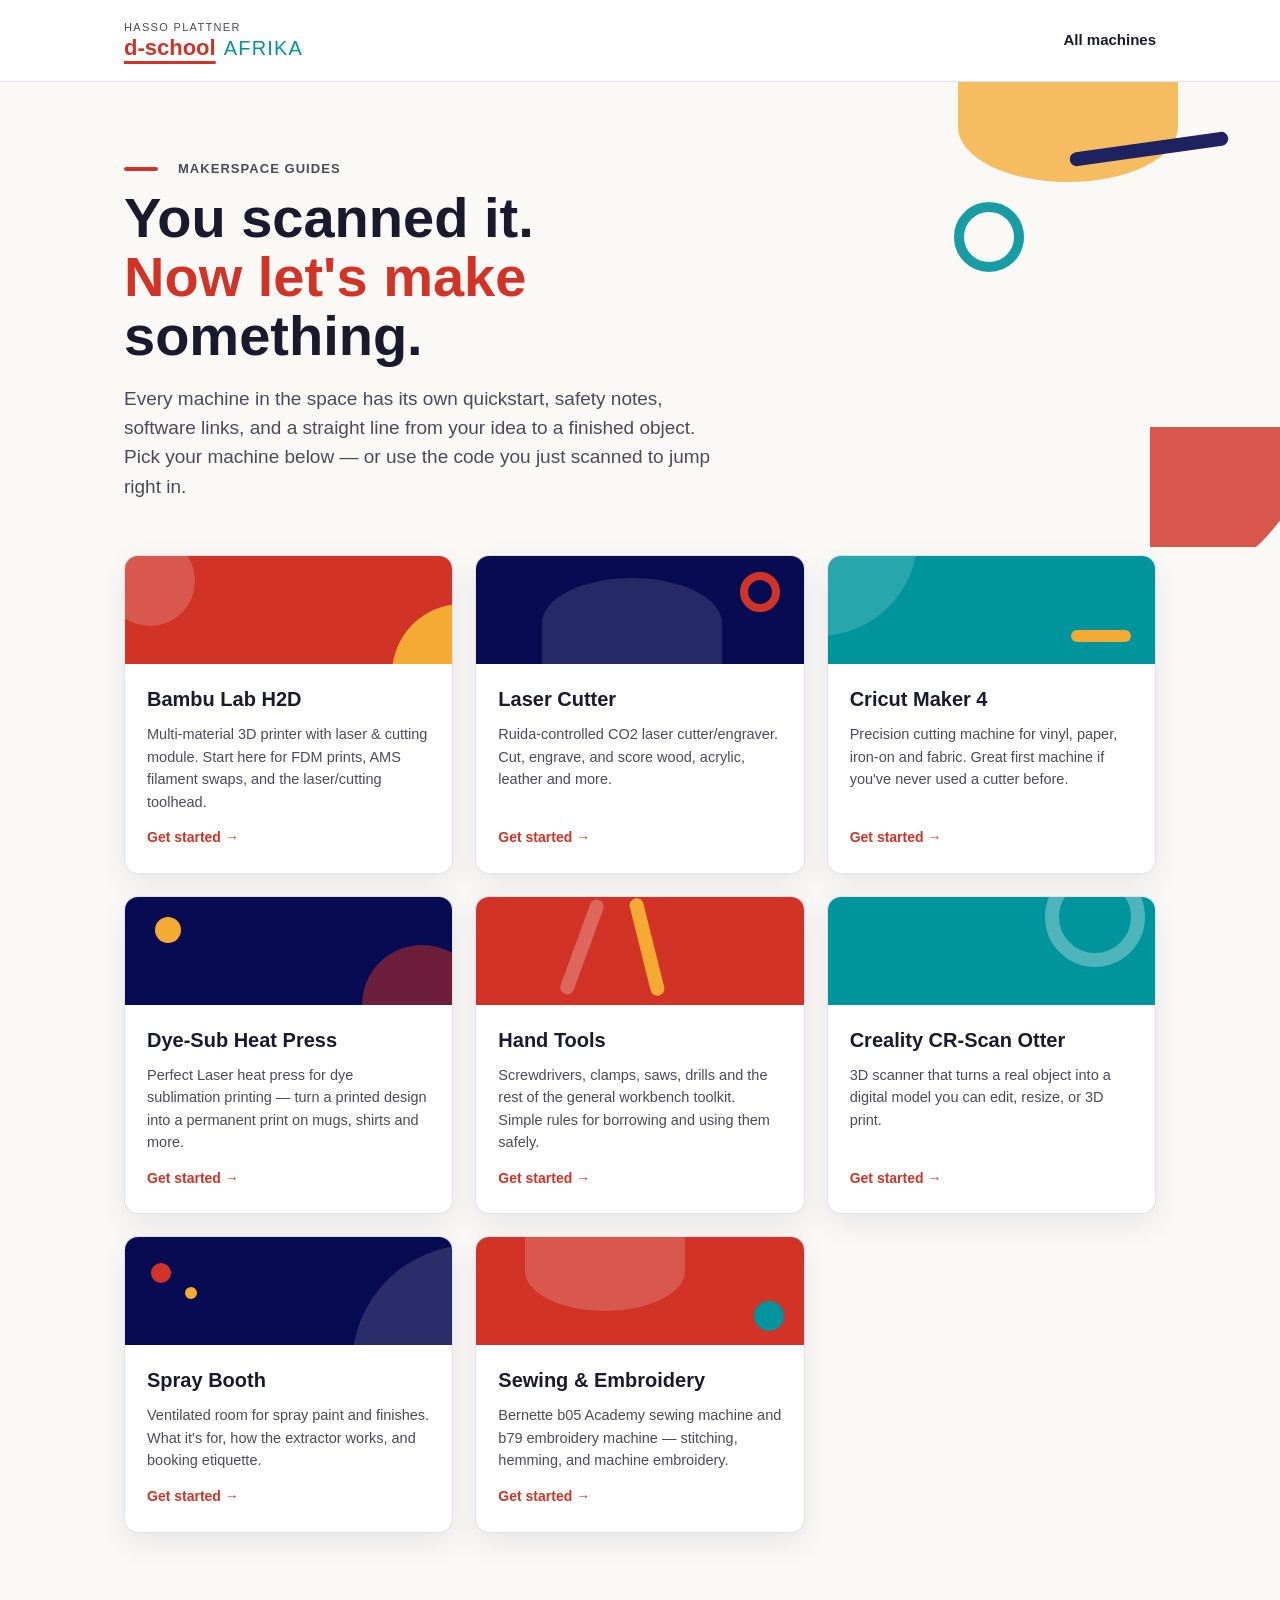
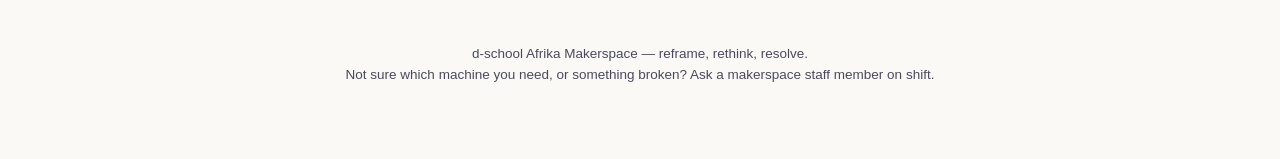
==== index.html @ 9da47efb "Initial makerspace site" ====
<!DOCTYPE html>
<html lang="en">
<head>
<meta charset="UTF-8">
<meta name="viewport" content="width=device-width, initial-scale=1.0">
<title>Makerspace Guides — d-school Afrika</title>
<meta name="description" content="Scan. Learn. Make. Quickstarts, manuals and safety info for every machine in the d-school Afrika makerspace.">
<link rel="stylesheet" href="assets/style.css">
</head>
<body>

<header class="site-header">
  <div class="wrap">
    <a href="index.html" class="brand-lockup">
      <span class="eyebrow">Hasso Plattner</span>
      <span class="wordmark"><span class="d-school">d-school</span><span class="afrika">AFRIKA</span></span>
    </a>
    <nav class="site-nav">
      <a href="#machines">All machines</a>
    </nav>
  </div>
</header>

<section class="hero">
  <div class="shape-field" aria-hidden="true">
    <div class="shape half-bottom" style="width:220px;height:110px;background:var(--yellow);top:-10px;right:8%;opacity:.85;"></div>
    <div class="shape circle" style="width:70px;height:70px;border:10px solid var(--teal);top:120px;right:20%;"></div>
    <div class="shape quarter-br" style="width:160px;height:160px;background:var(--red);bottom:-40px;right:-30px;opacity:.9;"></div>
    <div class="shape" style="width:160px;height:14px;border-radius:7px;background:var(--navy);top:60px;right:4%;transform:rotate(-8deg);"></div>
  </div>
  <div class="wrap">
    <p class="eyebrow-dash"><span class="dash"></span>Makerspace guides</p>
    <h1>You scanned it.<br><span class="accent">Now let's make</span> something.</h1>
    <p class="lede">Every machine in the space has its own quickstart, safety notes, software links, and a straight line from your idea to a finished object. Pick your machine below — or use the code you just scanned to jump right in.</p>
  </div>
</section>

<main id="machines" class="wrap">
  <div class="grid">

    <a class="card" href="h2d-printer/">
      <div class="card-top" style="background:var(--red);">
        <div class="shape circle" style="width:90px;height:90px;background:rgba(255,255,255,.18);top:-20px;left:-20px;"></div>
        <div class="shape quarter-tl" style="width:70px;height:70px;background:var(--yellow);bottom:-10px;right:-10px;"></div>
      </div>
      <div class="card-body">
        <h3>Bambu Lab H2D</h3>
        <p>Multi-material 3D printer with laser &amp; cutting module. Start here for FDM prints, AMS filament swaps, and the laser/cutting toolhead.</p>
        <span class="go">Get started →</span>
      </div>
    </a>

    <a class="card" href="laser-cutter/">
      <div class="card-top" style="background:var(--navy);">
        <div class="shape half-top" style="width:180px;height:90px;background:rgba(255,255,255,.12);bottom:-4px;left:20%;"></div>
        <div class="shape circle" style="width:40px;height:40px;border:8px solid var(--red);top:16px;right:24px;"></div>
      </div>
      <div class="card-body">
        <h3>Laser Cutter</h3>
        <p>Ruida-controlled CO2 laser cutter/engraver. Cut, engrave, and score wood, acrylic, leather and more.</p>
        <span class="go">Get started →</span>
      </div>
    </a>

    <a class="card" href="cricut-maker/">
      <div class="card-top" style="background:var(--teal);">
        <div class="shape quarter-br" style="width:100px;height:100px;background:rgba(255,255,255,.16);top:-20px;left:-10px;"></div>
        <div class="shape" style="width:60px;height:12px;border-radius:6px;background:var(--yellow);bottom:22px;right:24px;"></div>
      </div>
      <div class="card-body">
        <h3>Cricut Maker 4</h3>
        <p>Precision cutting machine for vinyl, paper, iron-on and fabric. Great first machine if you've never used a cutter before.</p>
        <span class="go">Get started →</span>
      </div>
    </a>

    <a class="card" href="heat-press/">
      <div class="card-top" style="background:var(--navy);">
        <div class="shape circle" style="width:120px;height:120px;background:rgba(209,51,39,.5);bottom:-60px;right:-30px;"></div>
        <div class="shape circle" style="width:26px;height:26px;background:var(--yellow);top:20px;left:30px;"></div>
      </div>
      <div class="card-body">
        <h3>Dye-Sub Heat Press</h3>
        <p>Perfect Laser heat press for dye sublimation printing — turn a printed design into a permanent print on mugs, shirts and more.</p>
        <span class="go">Get started →</span>
      </div>
    </a>

    <a class="card" href="hand-tools/">
      <div class="card-top" style="background:var(--red);">
        <div class="shape" style="width:14px;height:100px;border-radius:7px;background:rgba(255,255,255,.25);top:0;left:30%;transform:rotate(20deg);"></div>
        <div class="shape" style="width:14px;height:100px;border-radius:7px;background:var(--yellow);top:0;left:50%;transform:rotate(-14deg);"></div>
      </div>
      <div class="card-body">
        <h3>Hand Tools</h3>
        <p>Screwdrivers, clamps, saws, drills and the rest of the general workbench toolkit. Simple rules for borrowing and using them safely.</p>
        <span class="go">Get started →</span>
      </div>
    </a>

    <a class="card" href="3d-scanner/">
      <div class="card-top" style="background:var(--teal);">
        <div class="shape circle" style="width:100px;height:100px;border:14px solid rgba(255,255,255,.3);top:-30px;right:10px;"></div>
      </div>
      <div class="card-body">
        <h3>Creality CR-Scan Otter</h3>
        <p>3D scanner that turns a real object into a digital model you can edit, resize, or 3D print.</p>
        <span class="go">Get started →</span>
      </div>
    </a>

    <a class="card" href="spray-booth/">
      <div class="card-top" style="background:var(--navy);">
        <div class="shape quarter-tl" style="width:120px;height:120px;background:rgba(255,255,255,.14);bottom:-20px;right:-20px;"></div>
        <div class="shape circle" style="width:20px;height:20px;background:var(--red);top:26px;left:26px;"></div>
        <div class="shape circle" style="width:12px;height:12px;background:var(--yellow);top:50px;left:60px;"></div>
      </div>
      <div class="card-body">
        <h3>Spray Booth</h3>
        <p>Ventilated room for spray paint and finishes. What it's for, how the extractor works, and booking etiquette.</p>
        <span class="go">Get started →</span>
      </div>
    </a>

    <a class="card" href="sewing-embroidery/">
      <div class="card-top" style="background:var(--red);">
        <div class="shape half-bottom" style="width:160px;height:80px;background:rgba(255,255,255,.18);top:-6px;left:15%;"></div>
        <div class="shape circle" style="width:30px;height:30px;background:var(--teal);bottom:14px;right:20px;"></div>
      </div>
      <div class="card-body">
        <h3>Sewing &amp; Embroidery</h3>
        <p>Bernette b05 Academy sewing machine and b79 embroidery machine — stitching, hemming, and machine embroidery.</p>
        <span class="go">Get started →</span>
      </div>
    </a>

  </div>
</main>

<footer class="site-footer">
  <div class="wrap">
    <p>d-school Afrika Makerspace — reframe, rethink, resolve.<br>
    Not sure which machine you need, or something broken? Ask a makerspace staff member on shift.</p>
  </div>
</footer>

</body>
</html>
---- assets/style.css ----
/* ============================================================
   d-school afrika makerspace — shared styles
   Brand tokens from Hasso Plattner d-school Afrika Brand CI (2021)
   ============================================================ */

:root {
  --red: #d13327;
  --teal: #00949c;
  --yellow: #f5ab33;
  --navy: #070b51;
  --paper: #faf9f6;
  --ink: #1a1a2e;
  --ink-soft: #4a4a5c;
  --line: rgba(7, 11, 81, 0.12);
  --radius: 14px;
  --font-display: "Avenir Next", Avenir, "Century Gothic", "Helvetica Neue", Helvetica, Arial, sans-serif;
  --font-body: "Avenir Next", Avenir, "Helvetica Neue", Helvetica, Arial, sans-serif;
  --shadow: 0 10px 30px rgba(7, 11, 81, 0.08);
}

* { box-sizing: border-box; }

html { scroll-behavior: smooth; }

body {
  margin: 0;
  background: var(--paper);
  color: var(--ink);
  font-family: var(--font-body);
  line-height: 1.55;
  -webkit-font-smoothing: antialiased;
}

a { color: var(--red); text-decoration-thickness: 2px; }
a:focus-visible, button:focus-visible, .btn:focus-visible {
  outline: 3px solid var(--yellow);
  outline-offset: 3px;
}

img, svg { max-width: 100%; display: block; }

.wrap {
  max-width: 1080px;
  margin: 0 auto;
  padding: 0 24px;
}

/* ---------- Site header ---------- */
.site-header {
  padding: 22px 0;
  border-bottom: 1px solid var(--line);
  background: #fff;
}
.site-header .wrap {
  display: flex;
  align-items: center;
  justify-content: space-between;
  gap: 16px;
  flex-wrap: wrap;
}
.brand-lockup {
  display: flex;
  flex-direction: column;
  line-height: 1;
  text-decoration: none;
}
.brand-lockup .eyebrow {
  font-size: 11px;
  letter-spacing: 0.12em;
  text-transform: uppercase;
  color: var(--ink-soft);
  margin-bottom: 4px;
}
.brand-lockup .wordmark {
  display: flex;
  align-items: baseline;
  gap: 8px;
  font-family: var(--font-display);
}
.brand-lockup .wordmark .d-school {
  font-weight: 800;
  color: var(--red);
  text-decoration: underline;
  text-decoration-color: var(--red);
  text-decoration-thickness: 3px;
  text-underline-offset: 6px;
  font-size: 22px;
}
.brand-lockup .wordmark .afrika {
  font-weight: 500;
  color: var(--teal);
  letter-spacing: 0.06em;
  font-size: 20px;
}
.site-nav a {
  color: var(--ink);
  text-decoration: none;
  font-weight: 600;
  font-size: 15px;
}
.site-nav a:hover { color: var(--red); }

/* ---------- Dash motif ---------- */
.dash {
  display: inline-block;
  width: 34px;
  height: 4px;
  border-radius: 2px;
  background: var(--red);
  margin-right: 10px;
  vertical-align: middle;
}
.dash.teal { background: var(--teal); }
.dash.yellow { background: var(--yellow); }
.dash.navy { background: var(--navy); }

.eyebrow-dash {
  display: flex;
  align-items: center;
  gap: 10px;
  font-size: 13px;
  font-weight: 700;
  letter-spacing: 0.08em;
  text-transform: uppercase;
  color: var(--ink-soft);
  margin-bottom: 10px;
}

/* ---------- Hero (homepage) ---------- */
.hero {
  padding: 64px 0 40px;
  position: relative;
  overflow: hidden;
}
.hero .wrap { position: relative; z-index: 2; }
.hero h1 {
  font-family: var(--font-display);
  font-size: clamp(34px, 5vw, 56px);
  line-height: 1.05;
  margin: 0 0 18px;
  max-width: 16ch;
}
.hero h1 .accent { color: var(--red); }
.hero p.lede {
  font-size: 19px;
  color: var(--ink-soft);
  max-width: 56ch;
  margin: 0 0 6px;
}
.shape-field {
  position: absolute;
  inset: 0;
  z-index: 1;
  pointer-events: none;
  opacity: 0.9;
}

/* ---------- Machine card grid ---------- */
.grid {
  display: grid;
  grid-template-columns: repeat(auto-fit, minmax(260px, 1fr));
  gap: 22px;
  padding: 8px 0 64px;
}
.card {
  background: #fff;
  border-radius: var(--radius);
  overflow: hidden;
  box-shadow: var(--shadow);
  text-decoration: none;
  color: var(--ink);
  display: flex;
  flex-direction: column;
  border: 1px solid var(--line);
  transition: transform 0.15s ease, box-shadow 0.15s ease;
}
.card:hover {
  transform: translateY(-4px);
  box-shadow: 0 16px 34px rgba(7, 11, 81, 0.14);
}
.card .card-top {
  height: 108px;
  position: relative;
  overflow: hidden;
}
.card .card-body {
  padding: 20px 22px 24px;
  flex: 1;
  display: flex;
  flex-direction: column;
}
.card h3 {
  font-family: var(--font-display);
  font-size: 20px;
  margin: 0 0 8px;
}
.card p {
  font-size: 14.5px;
  color: var(--ink-soft);
  margin: 0 0 14px;
  flex: 1;
}
.card .go {
  font-weight: 700;
  font-size: 14px;
  color: var(--red);
}

/* ---------- Machine page hero band ---------- */
.machine-hero {
  padding: 54px 0 40px;
  color: #fff;
  position: relative;
  overflow: hidden;
}
.machine-hero .wrap { position: relative; z-index: 2; }
.machine-hero .kicker {
  font-size: 13px;
  font-weight: 700;
  letter-spacing: 0.1em;
  text-transform: uppercase;
  opacity: 0.85;
  margin-bottom: 10px;
}
.machine-hero h1 {
  font-family: var(--font-display);
  font-size: clamp(30px, 4.6vw, 48px);
  margin: 0 0 14px;
  line-height: 1.05;
}
.machine-hero p {
  font-size: 17px;
  max-width: 60ch;
  opacity: 0.95;
  margin: 0;
}
.back-link {
  display: inline-block;
  color: #fff;
  opacity: 0.85;
  text-decoration: none;
  font-weight: 600;
  font-size: 14px;
  margin-bottom: 18px;
}
.back-link:hover { opacity: 1; text-decoration: underline; }

/* ---------- Content sections ---------- */
section.block {
  padding: 44px 0;
  border-bottom: 1px solid var(--line);
}
section.block:last-of-type { border-bottom: none; }
section.block h2 {
  font-family: var(--font-display);
  font-size: 26px;
  margin: 0 0 22px;
  display: flex;
  align-items: center;
}

/* Steps */
.steps {
  list-style: none;
  margin: 0;
  padding: 0;
  display: grid;
  gap: 14px;
}
.steps li {
  display: flex;
  gap: 16px;
  align-items: flex-start;
  background: #fff;
  border: 1px solid var(--line);
  border-radius: var(--radius);
  padding: 16px 18px;
}
.steps .num {
  flex-shrink: 0;
  width: 30px;
  height: 30px;
  border-radius: 50%;
  background: var(--red);
  color: #fff;
  font-weight: 800;
  display: flex;
  align-items: center;
  justify-content: center;
  font-size: 14px;
  font-family: var(--font-display);
}
.steps.teal .num { background: var(--teal); }
.steps.navy .num { background: var(--navy); }
.steps.yellow .num { background: var(--yellow); color: var(--navy); }
.steps p { margin: 0; }
.steps strong { display: block; margin-bottom: 2px; }

/* Link cards (manuals/software/video) */
.link-grid {
  display: grid;
  grid-template-columns: repeat(auto-fit, minmax(230px, 1fr));
  gap: 14px;
}
.link-card {
  display: block;
  background: #fff;
  border: 1px solid var(--line);
  border-radius: var(--radius);
  padding: 18px 20px;
  text-decoration: none;
  color: var(--ink);
  box-shadow: var(--shadow);
  transition: transform 0.15s ease;
}
.link-card:hover { transform: translateY(-3px); }
.link-card .tag {
  font-size: 11px;
  font-weight: 800;
  letter-spacing: 0.08em;
  text-transform: uppercase;
  color: var(--teal);
  margin-bottom: 6px;
  display: block;
}
.link-card h4 {
  margin: 0 0 4px;
  font-size: 16.5px;
  font-family: var(--font-display);
}
.link-card p { margin: 0; font-size: 13.5px; color: var(--ink-soft); }

/* Video embed */
.video-wrap {
  position: relative;
  padding-bottom: 56.25%;
  height: 0;
  border-radius: var(--radius);
  overflow: hidden;
  box-shadow: var(--shadow);
  margin-bottom: 10px;
}
.video-wrap iframe {
  position: absolute;
  inset: 0;
  width: 100%;
  height: 100%;
  border: 0;
}
.video-caption { font-size: 13.5px; color: var(--ink-soft); margin: 0; }

/* Safety callout */
.safety {
  background: #fff6ea;
  border: 1px solid rgba(245, 171, 51, 0.5);
  border-left: 6px solid var(--yellow);
  border-radius: var(--radius);
  padding: 22px 24px;
}
.safety h2 { color: var(--navy); }
.safety ul { margin: 0; padding-left: 20px; }
.safety li { margin-bottom: 8px; }
.safety .ask {
  margin-top: 16px;
  padding-top: 16px;
  border-top: 1px dashed rgba(7, 11, 81, 0.25);
  font-weight: 600;
}

/* Footer */
.site-footer {
  padding: 34px 0 60px;
  text-align: center;
  color: var(--ink-soft);
  font-size: 13.5px;
}
.site-footer a { color: var(--ink-soft); }

/* Shapes (decorative dash/circle/quarter-circle language) */
.shape { position: absolute; }
.shape.circle { border-radius: 50%; }
.shape.quarter-tl { border-radius: 100% 0 0 0; }
.shape.quarter-tr { border-radius: 0 100% 0 0; }
.shape.quarter-bl { border-radius: 0 0 0 100%; }
.shape.quarter-br { border-radius: 0 0 100% 0; }
.shape.half-top { border-radius: 100% 100% 0 0; }
.shape.half-bottom { border-radius: 0 0 100% 100%; }

/* Utility */
.pill {
  display: inline-block;
  font-size: 12px;
  font-weight: 700;
  padding: 4px 12px;
  border-radius: 999px;
  background: rgba(255,255,255,0.18);
  margin-bottom: 14px;
}

@media (max-width: 640px) {
  .site-header .wrap { flex-direction: column; align-items: flex-start; }
}
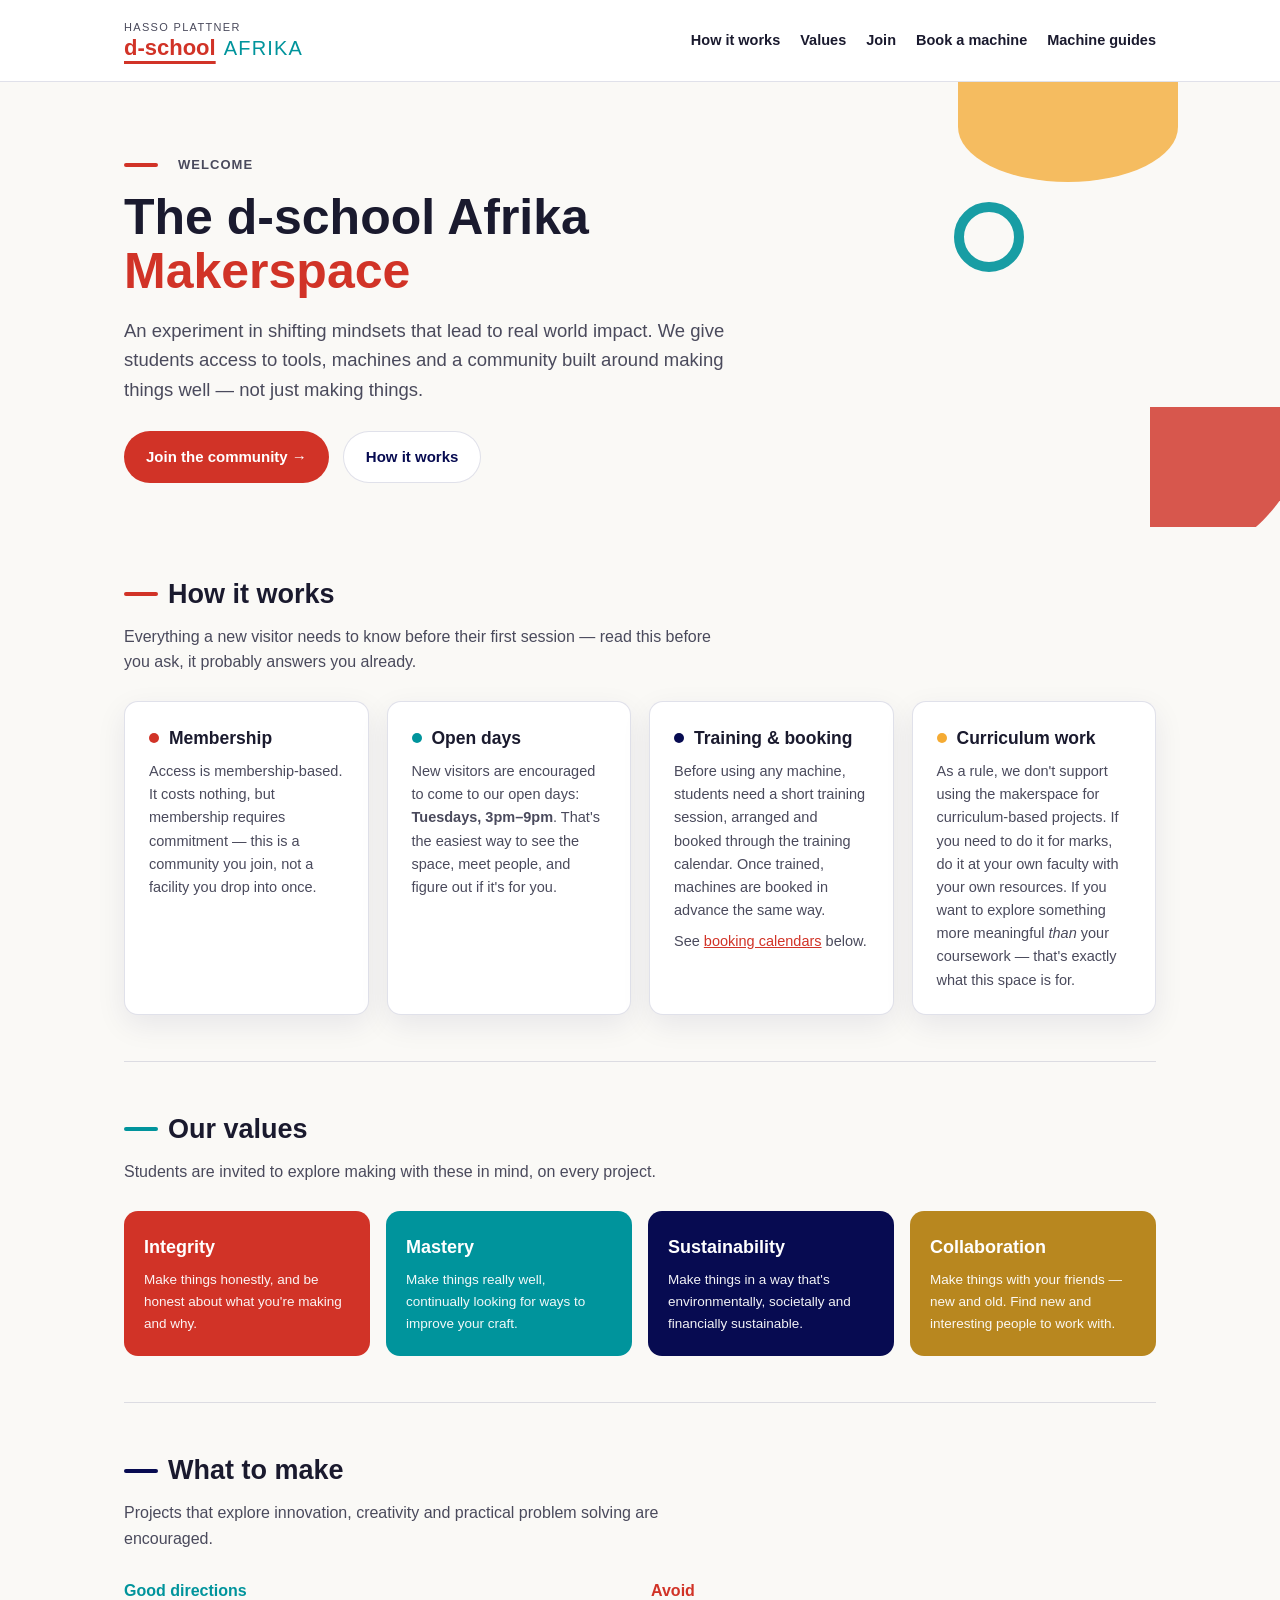
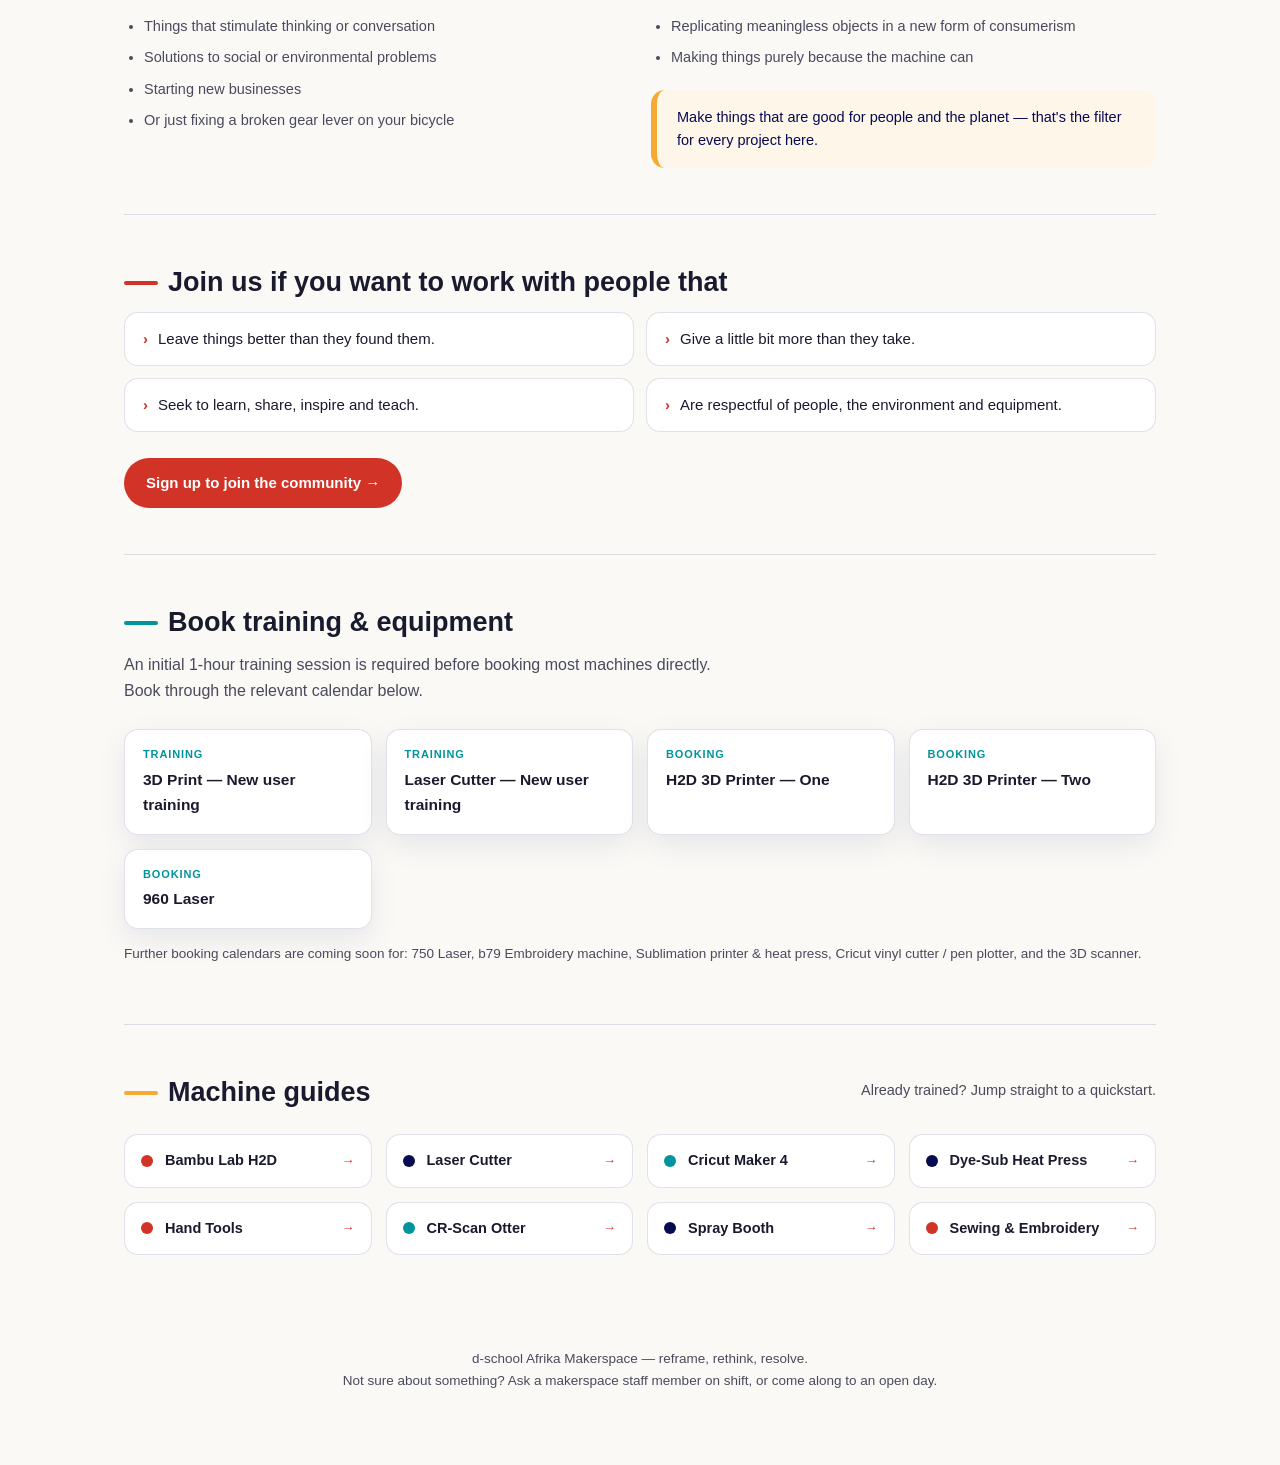
==== commit 39880030: "new homepage" ====
--- a/index.html
+++ b/index.html
@@ -3,146 +3,279 @@
 <head>
 <meta charset="UTF-8">
 <meta name="viewport" content="width=device-width, initial-scale=1.0">
-<title>Makerspace Guides — d-school Afrika</title>
-<meta name="description" content="Scan. Learn. Make. Quickstarts, manuals and safety info for every machine in the d-school Afrika makerspace.">
-<link rel="stylesheet" href="assets/style.css">
+<title>d-school Afrika Makerspace</title>
+<meta name="description" content="How the d-school Afrika makerspace works: membership, open days, training, values, and machine guides.">
+<style>
+:root {
+  --red: #d13327;
+  --teal: #00949c;
+  --yellow: #f5ab33;
+  --navy: #070b51;
+  --paper: #faf9f6;
+  --ink: #1a1a2e;
+  --ink-soft: #4a4a5c;
+  --line: rgba(7, 11, 81, 0.12);
+  --radius: 14px;
+  --font-display: "Avenir Next", Avenir, "Century Gothic", "Helvetica Neue", Helvetica, Arial, sans-serif;
+  --font-body: "Avenir Next", Avenir, "Helvetica Neue", Helvetica, Arial, sans-serif;
+  --shadow: 0 10px 30px rgba(7, 11, 81, 0.08);
+}
+* { box-sizing: border-box; }
+html { scroll-behavior: smooth; }
+body { margin:0; background:var(--paper); color:var(--ink); font-family:var(--font-body); line-height:1.6; -webkit-font-smoothing:antialiased; }
+a { color: var(--red); }
+img, svg { max-width:100%; display:block; }
+.wrap { max-width: 1080px; margin: 0 auto; padding: 0 24px; }
+
+.site-header { padding: 22px 0; border-bottom: 1px solid var(--line); background: #fff; }
+.site-header .wrap { display:flex; align-items:center; justify-content:space-between; gap:16px; flex-wrap:wrap; }
+.brand-lockup { display:flex; flex-direction:column; line-height:1; text-decoration:none; }
+.brand-lockup .eyebrow { font-size:11px; letter-spacing:.12em; text-transform:uppercase; color:var(--ink-soft); margin-bottom:4px; }
+.brand-lockup .wordmark { display:flex; align-items:baseline; gap:8px; font-family:var(--font-display); }
+.brand-lockup .wordmark .d-school { font-weight:800; color:var(--red); text-decoration:underline; text-decoration-color:var(--red); text-decoration-thickness:3px; text-underline-offset:6px; font-size:22px; }
+.brand-lockup .wordmark .afrika { font-weight:500; color:var(--teal); letter-spacing:.06em; font-size:20px; }
+.site-nav { display:flex; gap:20px; flex-wrap:wrap; }
+.site-nav a { color:var(--ink); text-decoration:none; font-weight:600; font-size:14.5px; }
+.site-nav a:hover { color:var(--red); }
+
+.dash { display:inline-block; width:34px; height:4px; border-radius:2px; background:var(--red); margin-right:10px; vertical-align:middle; flex-shrink:0; }
+.dash.teal{background:var(--teal);} .dash.yellow{background:var(--yellow);} .dash.navy{background:var(--navy);}
+.eyebrow-dash { display:flex; align-items:center; gap:10px; font-size:13px; font-weight:700; letter-spacing:.08em; text-transform:uppercase; color:var(--ink-soft); margin-bottom:14px; }
+
+.hero { padding:60px 0 44px; position:relative; overflow:hidden; }
+.hero .wrap { position:relative; z-index:2; }
+.hero h1 { font-family:var(--font-display); font-size:clamp(32px,4.6vw,50px); line-height:1.08; margin:0 0 18px; max-width:20ch; }
+.hero h1 .accent { color:var(--red); }
+.hero p.lede { font-size:18.5px; color:var(--ink-soft); max-width:62ch; margin:0 0 26px; }
+.shape-field { position:absolute; inset:0; z-index:1; pointer-events:none; opacity:.9; }
+.shape { position:absolute; } .shape.circle{border-radius:50%;} .shape.quarter-tl{border-radius:100% 0 0 0;} .shape.quarter-br{border-radius:0 0 100% 0;} .shape.half-bottom{border-radius:0 0 100% 100%;}
+
+.cta-row { display:flex; gap:14px; flex-wrap:wrap; }
+.btn { display:inline-flex; align-items:center; gap:8px; font-weight:700; font-size:15px; padding:13px 22px; border-radius:999px; text-decoration:none; }
+.btn-primary { background:var(--red); color:#fff; }
+.btn-primary:hover { background:#b32a20; }
+.btn-secondary { background:#fff; color:var(--navy); border:1.5px solid var(--line); }
+.btn-secondary:hover { border-color: var(--navy); }
+
+section.block { padding:46px 0; border-bottom:1px solid var(--line); }
+section.block:last-of-type { border-bottom:none; }
+section.block h2 { font-family:var(--font-display); font-size:27px; margin:0 0 8px; display:flex; align-items:center; }
+section.block .sub { color:var(--ink-soft); font-size:16px; margin:0 0 26px; max-width:66ch; }
+
+/* how it works cards */
+.info-grid { display:grid; grid-template-columns:repeat(auto-fit,minmax(240px,1fr)); gap:18px; }
+.info-card { background:#fff; border:1px solid var(--line); border-radius:var(--radius); padding:22px 24px; box-shadow:var(--shadow); }
+.info-card h3 { font-family:var(--font-display); font-size:17.5px; margin:0 0 8px; display:flex; align-items:center; gap:10px; }
+.info-card h3 .chip { width:10px; height:10px; border-radius:50%; flex-shrink:0; }
+.info-card p { margin:0; font-size:14.5px; color:var(--ink-soft); }
+.info-card p + p { margin-top:8px; }
+
+/* values */
+.values-grid { display:grid; grid-template-columns:repeat(auto-fit,minmax(200px,1fr)); gap:16px; }
+.value-card { border-radius:var(--radius); padding:22px 20px; color:#fff; }
+.value-card h3 { font-family:var(--font-display); font-size:18px; margin:0 0 8px; }
+.value-card p { margin:0; font-size:13.5px; opacity:.95; }
+
+/* make / dont */
+.make-columns { display:grid; grid-template-columns:1fr 1fr; gap:22px; }
+@media (max-width:720px){ .make-columns{ grid-template-columns:1fr; } .join-list{grid-template-columns:1fr !important;} .cal-grid{grid-template-columns:1fr !important;} }
+.make-col h3 { font-family:var(--font-display); font-size:16px; margin:0 0 12px; }
+.make-col ul { margin:0; padding-left:20px; }
+.make-col li { margin-bottom:8px; font-size:14.5px; color:var(--ink-soft); }
+.caution { margin-top:20px; background:#fff6ea; border-left:6px solid var(--yellow); border-radius:var(--radius); padding:16px 20px; font-size:14.5px; color:var(--navy); }
+
+/* join list */
+.join-list { list-style:none; margin:0 0 26px; padding:0; display:grid; grid-template-columns:1fr 1fr; gap:12px; }
+.join-list li { background:#fff; border:1px solid var(--line); border-radius:var(--radius); padding:14px 18px; font-size:15px; display:flex; gap:10px; }
+.join-list li b { color:var(--red); }
+
+/* calendars */
+.cal-grid { display:grid; grid-template-columns:repeat(auto-fit,minmax(240px,1fr)); gap:14px; }
+.cal-card { display:block; background:#fff; border:1px solid var(--line); border-radius:var(--radius); padding:16px 18px; text-decoration:none; color:var(--ink); box-shadow:var(--shadow); }
+.cal-card:hover { transform:translateY(-2px); }
+.cal-card .tag { font-size:11px; font-weight:800; letter-spacing:.08em; text-transform:uppercase; color:var(--teal); display:block; margin-bottom:4px; }
+.cal-card h4 { margin:0; font-size:15.5px; font-family:var(--font-display); }
+.cal-note { font-size:13.5px; color:var(--ink-soft); margin-top:14px; }
+
+/* machines (lower priority section) */
+.machines-header { display:flex; align-items:baseline; justify-content:space-between; flex-wrap:wrap; gap:10px; margin-bottom:20px; }
+.machines-header p { margin:0; color:var(--ink-soft); font-size:14.5px; }
+.grid-machines { display:grid; grid-template-columns:repeat(auto-fit,minmax(200px,1fr)); gap:14px; }
+.mcard { display:flex; align-items:center; gap:12px; background:#fff; border:1px solid var(--line); border-radius:var(--radius); padding:14px 16px; text-decoration:none; color:var(--ink); font-size:14.5px; font-weight:600; }
+.mcard .dot { width:12px; height:12px; border-radius:50%; flex-shrink:0; }
+.mcard .go { margin-left:auto; color:var(--red); font-weight:700; font-size:13px; }
+
+.site-footer { padding:34px 0 60px; text-align:center; color:var(--ink-soft); font-size:13.5px; }
+.site-footer a { color: var(--ink-soft); }
+</style>
 </head>
 <body>
 
 <header class="site-header">
   <div class="wrap">
-    <a href="index.html" class="brand-lockup">
+    <a href="#top" class="brand-lockup">
       <span class="eyebrow">Hasso Plattner</span>
       <span class="wordmark"><span class="d-school">d-school</span><span class="afrika">AFRIKA</span></span>
     </a>
     <nav class="site-nav">
-      <a href="#machines">All machines</a>
+      <a href="#how-it-works">How it works</a>
+      <a href="#values">Values</a>
+      <a href="#join">Join</a>
+      <a href="#booking">Book a machine</a>
+      <a href="#machines">Machine guides</a>
     </nav>
   </div>
 </header>
 
-<section class="hero">
+<section class="hero" id="top">
   <div class="shape-field" aria-hidden="true">
     <div class="shape half-bottom" style="width:220px;height:110px;background:var(--yellow);top:-10px;right:8%;opacity:.85;"></div>
     <div class="shape circle" style="width:70px;height:70px;border:10px solid var(--teal);top:120px;right:20%;"></div>
     <div class="shape quarter-br" style="width:160px;height:160px;background:var(--red);bottom:-40px;right:-30px;opacity:.9;"></div>
-    <div class="shape" style="width:160px;height:14px;border-radius:7px;background:var(--navy);top:60px;right:4%;transform:rotate(-8deg);"></div>
   </div>
   <div class="wrap">
-    <p class="eyebrow-dash"><span class="dash"></span>Makerspace guides</p>
-    <h1>You scanned it.<br><span class="accent">Now let's make</span> something.</h1>
-    <p class="lede">Every machine in the space has its own quickstart, safety notes, software links, and a straight line from your idea to a finished object. Pick your machine below — or use the code you just scanned to jump right in.</p>
+    <p class="eyebrow-dash"><span class="dash"></span>Welcome</p>
+    <h1>The d-school Afrika <span class="accent">Makerspace</span></h1>
+    <p class="lede">An experiment in shifting mindsets that lead to real world impact. We give students access to tools, machines and a community built around making things well — not just making things.</p>
+    <div class="cta-row">
+      <a class="btn btn-primary" href="https://forms.gle/saDMHvDxKGEo3y9j7" target="_blank" rel="noopener">Join the community →</a>
+      <a class="btn btn-secondary" href="#how-it-works">How it works</a>
+    </div>
   </div>
 </section>
 
-<main id="machines" class="wrap">
-  <div class="grid">
-
-    <a class="card" href="h2d-printer/">
-      <div class="card-top" style="background:var(--red);">
-        <div class="shape circle" style="width:90px;height:90px;background:rgba(255,255,255,.18);top:-20px;left:-20px;"></div>
-        <div class="shape quarter-tl" style="width:70px;height:70px;background:var(--yellow);bottom:-10px;right:-10px;"></div>
-      </div>
-      <div class="card-body">
-        <h3>Bambu Lab H2D</h3>
-        <p>Multi-material 3D printer with laser &amp; cutting module. Start here for FDM prints, AMS filament swaps, and the laser/cutting toolhead.</p>
-        <span class="go">Get started →</span>
-      </div>
-    </a>
-
-    <a class="card" href="laser-cutter/">
-      <div class="card-top" style="background:var(--navy);">
-        <div class="shape half-top" style="width:180px;height:90px;background:rgba(255,255,255,.12);bottom:-4px;left:20%;"></div>
-        <div class="shape circle" style="width:40px;height:40px;border:8px solid var(--red);top:16px;right:24px;"></div>
-      </div>
-      <div class="card-body">
-        <h3>Laser Cutter</h3>
-        <p>Ruida-controlled CO2 laser cutter/engraver. Cut, engrave, and score wood, acrylic, leather and more.</p>
-        <span class="go">Get started →</span>
-      </div>
-    </a>
-
-    <a class="card" href="cricut-maker/">
-      <div class="card-top" style="background:var(--teal);">
-        <div class="shape quarter-br" style="width:100px;height:100px;background:rgba(255,255,255,.16);top:-20px;left:-10px;"></div>
-        <div class="shape" style="width:60px;height:12px;border-radius:6px;background:var(--yellow);bottom:22px;right:24px;"></div>
-      </div>
-      <div class="card-body">
-        <h3>Cricut Maker 4</h3>
-        <p>Precision cutting machine for vinyl, paper, iron-on and fabric. Great first machine if you've never used a cutter before.</p>
-        <span class="go">Get started →</span>
-      </div>
-    </a>
-
-    <a class="card" href="heat-press/">
-      <div class="card-top" style="background:var(--navy);">
-        <div class="shape circle" style="width:120px;height:120px;background:rgba(209,51,39,.5);bottom:-60px;right:-30px;"></div>
-        <div class="shape circle" style="width:26px;height:26px;background:var(--yellow);top:20px;left:30px;"></div>
-      </div>
-      <div class="card-body">
-        <h3>Dye-Sub Heat Press</h3>
-        <p>Perfect Laser heat press for dye sublimation printing — turn a printed design into a permanent print on mugs, shirts and more.</p>
-        <span class="go">Get started →</span>
-      </div>
-    </a>
-
-    <a class="card" href="hand-tools/">
-      <div class="card-top" style="background:var(--red);">
-        <div class="shape" style="width:14px;height:100px;border-radius:7px;background:rgba(255,255,255,.25);top:0;left:30%;transform:rotate(20deg);"></div>
-        <div class="shape" style="width:14px;height:100px;border-radius:7px;background:var(--yellow);top:0;left:50%;transform:rotate(-14deg);"></div>
-      </div>
-      <div class="card-body">
-        <h3>Hand Tools</h3>
-        <p>Screwdrivers, clamps, saws, drills and the rest of the general workbench toolkit. Simple rules for borrowing and using them safely.</p>
-        <span class="go">Get started →</span>
-      </div>
-    </a>
-
-    <a class="card" href="3d-scanner/">
-      <div class="card-top" style="background:var(--teal);">
-        <div class="shape circle" style="width:100px;height:100px;border:14px solid rgba(255,255,255,.3);top:-30px;right:10px;"></div>
-      </div>
-      <div class="card-body">
-        <h3>Creality CR-Scan Otter</h3>
-        <p>3D scanner that turns a real object into a digital model you can edit, resize, or 3D print.</p>
-        <span class="go">Get started →</span>
-      </div>
-    </a>
-
-    <a class="card" href="spray-booth/">
-      <div class="card-top" style="background:var(--navy);">
-        <div class="shape quarter-tl" style="width:120px;height:120px;background:rgba(255,255,255,.14);bottom:-20px;right:-20px;"></div>
-        <div class="shape circle" style="width:20px;height:20px;background:var(--red);top:26px;left:26px;"></div>
-        <div class="shape circle" style="width:12px;height:12px;background:var(--yellow);top:50px;left:60px;"></div>
-      </div>
-      <div class="card-body">
-        <h3>Spray Booth</h3>
-        <p>Ventilated room for spray paint and finishes. What it's for, how the extractor works, and booking etiquette.</p>
-        <span class="go">Get started →</span>
-      </div>
-    </a>
-
-    <a class="card" href="sewing-embroidery/">
-      <div class="card-top" style="background:var(--red);">
-        <div class="shape half-bottom" style="width:160px;height:80px;background:rgba(255,255,255,.18);top:-6px;left:15%;"></div>
-        <div class="shape circle" style="width:30px;height:30px;background:var(--teal);bottom:14px;right:20px;"></div>
-      </div>
-      <div class="card-body">
-        <h3>Sewing &amp; Embroidery</h3>
-        <p>Bernette b05 Academy sewing machine and b79 embroidery machine — stitching, hemming, and machine embroidery.</p>
-        <span class="go">Get started →</span>
-      </div>
-    </a>
-
-  </div>
-</main>
+<div class="wrap">
+
+  <section class="block" id="how-it-works">
+    <h2><span class="dash"></span>How it works</h2>
+    <p class="sub">Everything a new visitor needs to know before their first session — read this before you ask, it probably answers you already.</p>
+    <div class="info-grid">
+      <div class="info-card">
+        <h3><span class="chip" style="background:var(--red);"></span>Membership</h3>
+        <p>Access is membership-based. It costs nothing, but membership requires commitment — this is a community you join, not a facility you drop into once.</p>
+      </div>
+      <div class="info-card">
+        <h3><span class="chip" style="background:var(--teal);"></span>Open days</h3>
+        <p>New visitors are encouraged to come to our open days: <strong>Tuesdays, 3pm–9pm</strong>. That's the easiest way to see the space, meet people, and figure out if it's for you.</p>
+      </div>
+      <div class="info-card">
+        <h3><span class="chip" style="background:var(--navy);"></span>Training &amp; booking</h3>
+        <p>Before using any machine, students need a short training session, arranged and booked through the training calendar. Once trained, machines are booked in advance the same way.</p>
+        <p>See <a href="#booking">booking calendars</a> below.</p>
+      </div>
+      <div class="info-card">
+        <h3><span class="chip" style="background:var(--yellow);"></span>Curriculum work</h3>
+        <p>As a rule, we don't support using the makerspace for curriculum-based projects. If you need to do it for marks, do it at your own faculty with your own resources. If you want to explore something more meaningful <em>than</em> your coursework — that's exactly what this space is for.</p>
+      </div>
+    </div>
+  </section>
+
+  <section class="block" id="values">
+    <h2><span class="dash teal"></span>Our values</h2>
+    <p class="sub">Students are invited to explore making with these in mind, on every project.</p>
+    <div class="values-grid">
+      <div class="value-card" style="background:var(--red);">
+        <h3>Integrity</h3>
+        <p>Make things honestly, and be honest about what you're making and why.</p>
+      </div>
+      <div class="value-card" style="background:var(--teal);">
+        <h3>Mastery</h3>
+        <p>Make things really well, continually looking for ways to improve your craft.</p>
+      </div>
+      <div class="value-card" style="background:var(--navy);">
+        <h3>Sustainability</h3>
+        <p>Make things in a way that's environmentally, societally and financially sustainable.</p>
+      </div>
+      <div class="value-card" style="background:#b8871f;">
+        <h3>Collaboration</h3>
+        <p>Make things with your friends — new and old. Find new and interesting people to work with.</p>
+      </div>
+    </div>
+  </section>
+
+  <section class="block">
+    <h2><span class="dash navy"></span>What to make</h2>
+    <p class="sub">Projects that explore innovation, creativity and practical problem solving are encouraged.</p>
+    <div class="make-columns">
+      <div class="make-col">
+        <h3 style="color:var(--teal);">Good directions</h3>
+        <ul>
+          <li>Things that stimulate thinking or conversation</li>
+          <li>Solutions to social or environmental problems</li>
+          <li>Starting new businesses</li>
+          <li>Or just fixing a broken gear lever on your bicycle</li>
+        </ul>
+      </div>
+      <div class="make-col">
+        <h3 style="color:var(--red);">Avoid</h3>
+        <ul>
+          <li>Replicating meaningless objects in a new form of consumerism</li>
+          <li>Making things purely because the machine can</li>
+        </ul>
+        <div class="caution">Make things that are good for people and the planet — that's the filter for every project here.</div>
+      </div>
+    </div>
+  </section>
+
+  <section class="block" id="join">
+    <h2><span class="dash"></span>Join us if you want to work with people that</h2>
+    <ul class="join-list">
+      <li><b>›</b> Leave things better than they found them.</li>
+      <li><b>›</b> Give a little bit more than they take.</li>
+      <li><b>›</b> Seek to learn, share, inspire and teach.</li>
+      <li><b>›</b> Are respectful of people, the environment and equipment.</li>
+    </ul>
+    <a class="btn btn-primary" href="https://forms.gle/saDMHvDxKGEo3y9j7" target="_blank" rel="noopener">Sign up to join the community →</a>
+  </section>
+
+  <section class="block" id="booking">
+    <h2><span class="dash teal"></span>Book training &amp; equipment</h2>
+    <p class="sub">An initial 1-hour training session is required before booking most machines directly. Book through the relevant calendar below.</p>
+    <div class="cal-grid">
+      <a class="cal-card" href="https://calendar.app.google/pLRvzfzWidebJqvt5" target="_blank" rel="noopener">
+        <span class="tag">Training</span><h4>3D Print — New user training</h4>
+      </a>
+      <a class="cal-card" href="https://calendar.app.google/QhijJFXhAAEBCzup6" target="_blank" rel="noopener">
+        <span class="tag">Training</span><h4>Laser Cutter — New user training</h4>
+      </a>
+      <a class="cal-card" href="https://calendar.app.google/2krJqBTCWpR7m5F66" target="_blank" rel="noopener">
+        <span class="tag">Booking</span><h4>H2D 3D Printer — One</h4>
+      </a>
+      <a class="cal-card" href="https://calendar.app.google/CoAVNzptr5nAMKRd7" target="_blank" rel="noopener">
+        <span class="tag">Booking</span><h4>H2D 3D Printer — Two</h4>
+      </a>
+      <a class="cal-card" href="https://calendar.app.google/3LjBFfnnd5HS4XgU7" target="_blank" rel="noopener">
+        <span class="tag">Booking</span><h4>960 Laser</h4>
+      </a>
+    </div>
+    <p class="cal-note">Further booking calendars are coming soon for: 750 Laser, b79 Embroidery machine, Sublimation printer &amp; heat press, Cricut vinyl cutter / pen plotter, and the 3D scanner.</p>
+  </section>
+
+  <section class="block" id="machines">
+    <div class="machines-header">
+      <h2 style="margin:0;"><span class="dash yellow"></span>Machine guides</h2>
+      <p>Already trained? Jump straight to a quickstart.</p>
+    </div>
+    <div class="grid-machines">
+      <a class="mcard" href="h2d-printer/"><span class="dot" style="background:var(--red);"></span>Bambu Lab H2D<span class="go">→</span></a>
+      <a class="mcard" href="laser-cutter/"><span class="dot" style="background:var(--navy);"></span>Laser Cutter<span class="go">→</span></a>
+      <a class="mcard" href="cricut-maker/"><span class="dot" style="background:var(--teal);"></span>Cricut Maker 4<span class="go">→</span></a>
+      <a class="mcard" href="heat-press/"><span class="dot" style="background:var(--navy);"></span>Dye-Sub Heat Press<span class="go">→</span></a>
+      <a class="mcard" href="hand-tools/"><span class="dot" style="background:var(--red);"></span>Hand Tools<span class="go">→</span></a>
+      <a class="mcard" href="3d-scanner/"><span class="dot" style="background:var(--teal);"></span>CR-Scan Otter<span class="go">→</span></a>
+      <a class="mcard" href="spray-booth/"><span class="dot" style="background:var(--navy);"></span>Spray Booth<span class="go">→</span></a>
+      <a class="mcard" href="sewing-embroidery/"><span class="dot" style="background:var(--red);"></span>Sewing &amp; Embroidery<span class="go">→</span></a>
+    </div>
+  </section>
+
+</div>
 
 <footer class="site-footer">
   <div class="wrap">
     <p>d-school Afrika Makerspace — reframe, rethink, resolve.<br>
-    Not sure which machine you need, or something broken? Ask a makerspace staff member on shift.</p>
+    Not sure about something? Ask a makerspace staff member on shift, or come along to an open day.</p>
   </div>
 </footer>
 
 </body>
-</html>
+</html>
